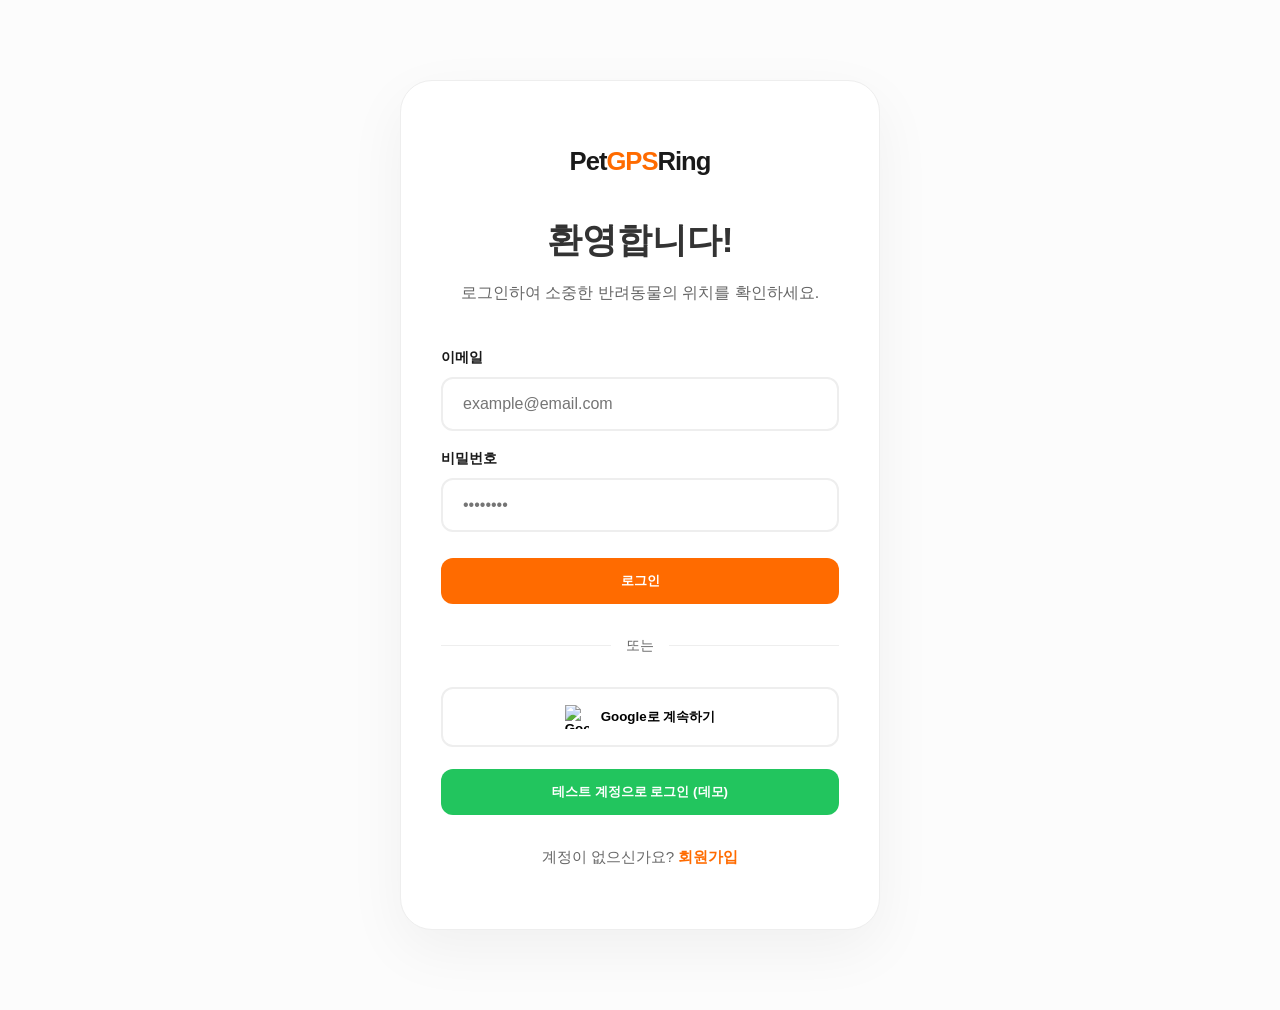
==== dashboard.html @ 000236fb "Initial commit: Pet GPS Ring service with Supabase Auth" ====
<!DOCTYPE html>
<html lang="ko">
<head>
    <meta charset="UTF-8">
    <meta name="viewport" content="width=device-width, initial-scale=1.0">
    <title>대시보드 | Pet GPS Ring</title>
    <link rel="stylesheet" href="https://cdn.jsdelivr.net/gh/orioncactus/pretendard/dist/web/static/pretendard.css">
    <link rel="stylesheet" href="index.css">
</head>
<body>
    <script src="https://cdn.jsdelivr.net/npm/@supabase/supabase-js@2"></script>
    <script src="supabase-config.js"></script>

    <header class="dashboard-header">
        <nav class="container user-nav">
            <a href="index.html" class="logo">Pet<span>GPS</span>Ring</a>
            <div class="nav-user-info">
                <div class="user-avatar" id="user-avatar-text">테</div>
                <span id="user-name">로딩 중...</span>
                <a href="#" class="btn-logout" onclick="logout()">로그아웃</a>
            </div>
        </nav>
    </header>

    <main class="container" style="padding: 60px 0;">
        <div class="section-title" style="text-align: left; margin-bottom: 40px;">
            <h2 style="font-size: 2.2rem;">반려동물 실시간 위치</h2>
            <p>현재 연결된 기기의 상태를 확인하세요.</p>
        </div>

        <div id="pets-container">
            <!-- 로딩 상태 표시 -->
            <div style="text-align: center; padding: 40px;">데이터를 불러오는 중...</div>
        </div>

        <section id="features" class="container" style="padding: 80px 0 0 0;">
            <div class="feature-grid" style="grid-template-columns: repeat(2, 1fr);">
                <div class="feature-card">
                    <div class="icon">⏱️</div>
                    <h3>활동 로그</h3>
                    <p>지난 24시간 동안의 이동 경로를 타임라인으로 확인하세요.</p>
                </div>
                <div class="feature-card">
                    <div class="icon">🔔</div>
                    <h3>알림 설정</h3>
                    <p>이동 알림, 배터리 부족 알림 등을 개별적으로 설정합니다.</p>
                </div>
            </div>
        </section>
    </main>

    <script>
        async function checkAuth() {
            if (!window.supabaseClient) {
                handleMockAuth();
                return;
            }

            try {
                const { data: { session } } = await window.supabaseClient.auth.getSession();
                if (!session) {
                    handleMockAuth();
                } else {
                    const user = session.user;
                    if (!user.user_metadata.onboarding_completed) {
                        window.location.href = 'onboarding.html';
                        return;
                    }
                    document.getElementById('user-name').textContent = user.user_metadata.nickname || user.user_metadata.full_name || user.email;
                    document.getElementById('user-avatar-text').textContent = (user.user_metadata.nickname || user.user_metadata.full_name || user.email).substring(0, 1);
                    fetchPets(user.id);
                }
            } catch (e) {
                console.error('Auth verification failed:', e);
                handleMockAuth();
            }
        }

        function handleMockAuth() {
            const mockUser = localStorage.getItem('pet_gps_user');
            if (!mockUser) {
                alert('로그인이 필요한 페이지입니다.');
                window.location.href = 'login.html';
            } else {
                const user = JSON.parse(mockUser);
                document.getElementById('user-name').textContent = user.name;
                document.getElementById('user-avatar-text').textContent = user.name.substring(0, 1);
                renderMockPet();
            }
        }

        async function fetchPets(userId) {
            const { data: pets, error } = await window.supabaseClient
                .from('pets')
                .select('*')
                .eq('owner_id', userId);

            if (error) {
                console.error('Error fetching pets:', error);
                document.getElementById('pets-container').innerHTML = '<p>데이터를 불러오는 중 오류가 발생했습니다.</p>';
                return;
            }

            if (!pets || pets.length === 0) {
                document.getElementById('pets-container').innerHTML = `
                    <div style="text-align: center; padding: 60px; background: white; border-radius: 30px; border: 1px dashed var(--border);">
                        <p style="margin-bottom: 20px;">등록된 반려동물이 없습니다.</p>
                        <button class="btn-primary" onclick="alert('기기 등록 기능 준비 중')">+ 기기 추가하기</button>
                    </div>
                `;
            } else {
                renderPets(pets);
            }
        }

        function renderPets(pets) {
            const container = document.getElementById('pets-container');
            container.innerHTML = pets.map(pet => `
                <div class="hero" style="padding: 0; background: white; border-radius: 30px; border: 1px solid var(--border); overflow: hidden; margin-bottom: 30px;">
                    <div class="hero-image" style="flex: 2; border-radius: 0;">
                        <img src="hero.png" alt="Map View" style="border-radius: 0; box-shadow: none;">
                        <div class="status-card" style="bottom: 20px; left: 20px;">
                            <div class="status-info">
                                <strong>${pet.name}</strong> <span class="tag-online">${pet.status}</span>
                                <p>위치: L: ${pet.latitude}, G: ${pet.longitude}</p>
                            </div>
                        </div>
                    </div>
                    <div class="hero-content" style="padding: 40px; flex: 1;">
                        <h3 style="margin-bottom: 20px;">기기 설정</h3>
                        <div class="benefit-list" style="margin: 0 0 30px 0; max-width: none;">
                            <div class="benefit-item">🔋 배터리 잔량: <strong>${pet.battery_level}%</strong></div>
                            <div class="benefit-item">📡 신호 강도: <strong>${pet.signal_strength}</strong></div>
                            <div class="benefit-item">🏠 상태: <strong>${pet.status === 'online' ? '정상 연결' : '연결 끊김'}</strong></div>
                        </div>
                        <button class="btn-primary" style="width: 100%;">안전 구역 설정 수정</button>
                    </div>
                </div>
            `).join('');
        }

        function renderMockPet() {
            renderPets([{
                name: '초코 (테스트)',
                status: 'online',
                latitude: 37.51,
                longitude: 127.05,
                battery_level: 85,
                signal_strength: '상당히 좋음'
            }]);
        }

        async function logout() {
            if (window.supabaseClient) {
                await window.supabaseClient.auth.signOut();
            }
            localStorage.removeItem('pet_gps_user');
            window.location.href = 'index.html';
        }

        checkAuth();
    </script>
</body>
</html>
---- index.css ----
:root {
    --primary: #FF6B00;
    --primary-light: #FF8533;
    --primary-dark: #E66000;
    --secondary: #22C55E;
    --background: #FFFBF7;
    --dark: #1A1A1A;
    --text: #333333;
    --text-muted: #666666;
    --border: #EEEEEE;
    --white: #FFFFFF;
}

* {
    margin: 0;
    padding: 0;
    box-sizing: border-box;
}

html {
    scroll-behavior: smooth;
    scroll-padding-top: 90px;
}

.logo {
    text-decoration: none;
    display: inline-block;
}

body {
    font-family: 'Pretendard', sans-serif;
    background-color: var(--background);
    color: var(--text);
    line-height: 1.6;
}

.container {
    max-width: 1200px;
    margin: 0 auto;
    padding: 0 40px;
}

header {
    height: 90px;
    display: flex;
    align-items: center;
    background-color: var(--white);
    border-bottom: 1px solid var(--border);
    position: sticky;
    top: 0;
    z-index: 100;
}

nav {
    display: flex;
    justify-content: space-between;
    align-items: center;
    width: 100%;
}

.logo {
    font-size: 1.6rem;
    font-weight: 800;
    color: var(--dark);
    letter-spacing: -1px;
}

.logo span {
    color: var(--primary);
}

.nav-links {
    list-style: none;
    display: flex;
    gap: 40px;
    align-items: center;
}

.nav-links a {
    text-decoration: none;
    color: var(--text-muted);
    font-weight: 600;
    transition: color 0.3s;
}

.nav-links a:hover {
    color: var(--primary);
}

.btn-primary {
    background-color: var(--primary);
    color: var(--white) !important;
    padding: 14px 28px;
    border-radius: 12px;
    font-weight: 700;
    border: none;
    cursor: pointer;
    transition: all 0.3s;
    text-decoration: none;
}

.btn-primary:hover {
    background-color: var(--primary-dark);
    box-shadow: 0 8px 16px rgba(255, 107, 0, 0.2);
    transform: translateY(-2px);
}

/* Hero Section */
.hero {
    padding: 100px 20px;
    display: flex;
    align-items: center;
    gap: 80px;
}

.hero-content {
    flex: 1;
}

.badge {
    background-color: #FFF0E6;
    color: var(--primary);
    padding: 8px 16px;
    border-radius: 50px;
    font-weight: 700;
    font-size: 0.85rem;
    display: inline-block;
    margin-bottom: 30px;
}

.hero h1 {
    font-size: 3.8rem;
    font-weight: 800;
    line-height: 1.2;
    margin-bottom: 24px;
    color: var(--dark);
}

.accent {
    color: var(--primary);
}

.hero p {
    font-size: 1.25rem;
    color: var(--text-muted);
    margin-bottom: 40px;
}

.signup-form {
    display: flex;
    gap: 12px;
    margin-bottom: 30px;
}

.signup-form input {
    flex: 1;
    padding: 18px 24px;
    border-radius: 12px;
    border: 2px solid var(--border);
    font-size: 1rem;
    outline: none;
    transition: border-color 0.3s;
}

.signup-form input:focus {
    border-color: var(--primary);
}

.trust-tags {
    display: flex;
    gap: 20px;
    font-weight: 600;
    font-size: 0.9rem;
    color: var(--secondary);
}

.hero-image {
    flex: 1;
    position: relative;
}

.hero-image img {
    width: 100%;
    border-radius: 30px;
    box-shadow: 0 20px 40px rgba(0,0,0,0.1);
}

.status-card {
    position: absolute;
    bottom: -30px;
    left: -30px;
    background: var(--white);
    padding: 20px 30px;
    border-radius: 20px;
    box-shadow: 0 15px 30px rgba(0,0,0,0.1);
    display: flex;
    align-items: center;
    gap: 15px;
    border: 1px solid var(--border);
}

.tag-online {
    background: var(--secondary);
    color: white;
    padding: 2px 8px;
    border-radius: 4px;
    font-size: 0.7rem;
    font-weight: 700;
    margin-left: 5px;
}

/* Features */
.features {
    padding: 100px 0;
}

.section-title {
    text-align: center;
    margin-bottom: 80px;
}

.section-title h2 {
    font-size: 2.8rem;
    font-weight: 800;
    margin-bottom: 20px;
}

.feature-grid {
    display: grid;
    grid-template-columns: repeat(3, 1fr);
    gap: 40px;
}

.feature-card {
    padding: 50px 40px;
    background: var(--white);
    border-radius: 24px;
    border: 1px solid var(--border);
    transition: transform 0.3s, border-color 0.3s;
}

.feature-card:hover {
    transform: translateY(-10px);
    border-color: var(--primary-light);
}

.feature-card .icon {
    font-size: 3rem;
    margin-bottom: 30px;
}

.feature-card h3 {
    font-size: 1.5rem;
    margin-bottom: 20px;
}

.feature-card p {
    color: var(--text-muted);
}

/* Offer Section */
.offer-section {
    padding: 120px 0;
}

.offer-card {
    background: #FFFAF5;
    border: 3px solid var(--primary);
    border-radius: 40px;
    padding: 80px 40px;
    text-align: center;
    position: relative;
    overflow: hidden;
}

.offer-badge {
    background: var(--primary);
    color: white;
    padding: 8px 24px;
    border-radius: 50px;
    font-weight: 800;
    font-size: 0.95rem;
    position: absolute;
    top: 40px;
    left: 50%;
    transform: translateX(-50%);
}

.offer-card h2 {
    font-size: 3.5rem;
    font-weight: 900;
    margin-top: 20px;
    margin-bottom: 24px;
    color: var(--dark);
}

.offer-card p {
    font-size: 1.4rem;
    margin-bottom: 40px;
}

.benefit-list {
    display: flex;
    flex-direction: column;
    gap: 15px;
    max-width: 400px;
    margin: 0 auto 50px;
    text-align: left;
}

.benefit-item {
    font-size: 1.2rem;
    font-weight: 500;
}

.signup-box {
    display: flex;
    gap: 15px;
    max-width: 600px;
    margin: 0 auto 24px;
}

.signup-box input {
    flex: 1;
    padding: 20px 30px;
    border-radius: 15px;
    border: 1px solid #DDD;
    font-size: 1.1rem;
}

.btn-dark {
    background: var(--dark);
    color: white;
    padding: 20px 40px;
    border-radius: 15px;
    font-weight: 800;
    font-size: 1.1rem;
    border: none;
    cursor: pointer;
    transition: 0.3s;
}

.btn-dark:hover {
    background: #000;
    transform: scale(1.05);
}

.timer {
    font-weight: 700;
    color: var(--primary);
}

footer {
    padding: 80px 0;
    border-top: 1px solid var(--border);
    text-align: center;
}

footer .logo {
    margin-bottom: 20px;
}

/* Auth Pages */
.auth-container {
    max-width: 480px;
    margin: 80px auto;
    padding: 60px 40px;
    background: var(--white);
    border-radius: 32px;
    box-shadow: 0 20px 60px rgba(0,0,0,0.05);
    border: 1px solid var(--border);
    text-align: center;
}

.auth-container h1 {
    font-size: 2.2rem;
    font-weight: 800;
    margin-bottom: 12px;
}

.auth-container p {
    color: var(--text-muted);
    margin-bottom: 40px;
}

.auth-form {
    display: flex;
    flex-direction: column;
    gap: 16px;
    text-align: left;
}

.input-group {
    display: flex;
    flex-direction: column;
    gap: 8px;
}

.input-group label {
    font-weight: 700;
    font-size: 0.9rem;
    color: var(--dark);
}

.input-group input {
    padding: 16px 20px;
    border-radius: 12px;
    border: 2px solid var(--border);
    font-size: 1rem;
    outline: none;
    transition: all 0.3s;
}

.input-group input:focus {
    border-color: var(--primary);
}

.auth-divider {
    display: flex;
    align-items: center;
    gap: 15px;
    margin: 30px 0;
    color: var(--text-muted);
    font-size: 0.9rem;
}

.auth-divider::before,
.auth-divider::after {
    content: "";
    flex: 1;
    height: 1px;
    background: var(--border);
}

.social-auth {
    display: flex;
    flex-direction: column;
    gap: 12px;
}

.btn-social {
    display: flex;
    align-items: center;
    justify-content: center;
    gap: 12px;
    padding: 16px;
    border-radius: 12px;
    border: 2px solid var(--border);
    background: var(--white);
    font-weight: 700;
    cursor: pointer;
    transition: all 0.3s;
}

.btn-social:hover {
    background: #F9F9F9;
    border-color: #DDD;
}

.btn-social img {
    width: 24px;
    height: 24px;
}

.btn-test {
    background: var(--secondary);
    color: white;
    margin-top: 10px;
}

.btn-test:hover {
    background: #1DA34D;
    transform: translateY(-2px);
}

.auth-footer {
    margin-top: 30px;
    font-size: 0.95rem;
    color: var(--text-muted);
}

.auth-footer a {
    color: var(--primary);
    text-decoration: none;
    font-weight: 700;
}

/* Dashboard Styles */
.dashboard-header {
    background: var(--white);
    padding: 40px 0;
    border-bottom: 1px solid var(--border);
}

.user-nav {
    display: flex;
    justify-content: space-between;
    align-items: center;
}

.nav-user-info {
    display: flex;
    align-items: center;
    gap: 12px;
}

.user-avatar {
    width: 40px;
    height: 40px;
    background: var(--primary);
    color: white;
    border-radius: 50%;
    display: flex;
    align-items: center;
    justify-content: center;
    font-weight: 800;
}

.btn-logout {
    font-size: 0.9rem;
    color: var(--text-muted);
    text-decoration: none;
    font-weight: 600;
}

.btn-logout:hover {
    color: var(--primary);
}

@media (max-width: 968px) {
    .container { padding: 0 20px; }
    .hero { flex-direction: column; padding: 60px 20px; gap: 40px; text-align: center; }
    .hero h1 { font-size: 2.8rem; }
    .hero p { margin: 0 auto 40px; }
    .feature-grid { grid-template-columns: 1fr; }
    .signup-form { flex-direction: column; }
    .signup-form input, .signup-form button { width: 100%; }
    .signup-box { flex-direction: column; }
    .signup-box input, .signup-box button { width: 100%; }
    .hero-image { order: -1; width: 100%; }
    .trust-tags { justify-content: center; }
    .status-card { left: 50%; transform: translateX(-50%); bottom: -20px; white-space: nowrap; }
    .auth-container { margin: 40px 20px; padding: 40px 20px; }
}
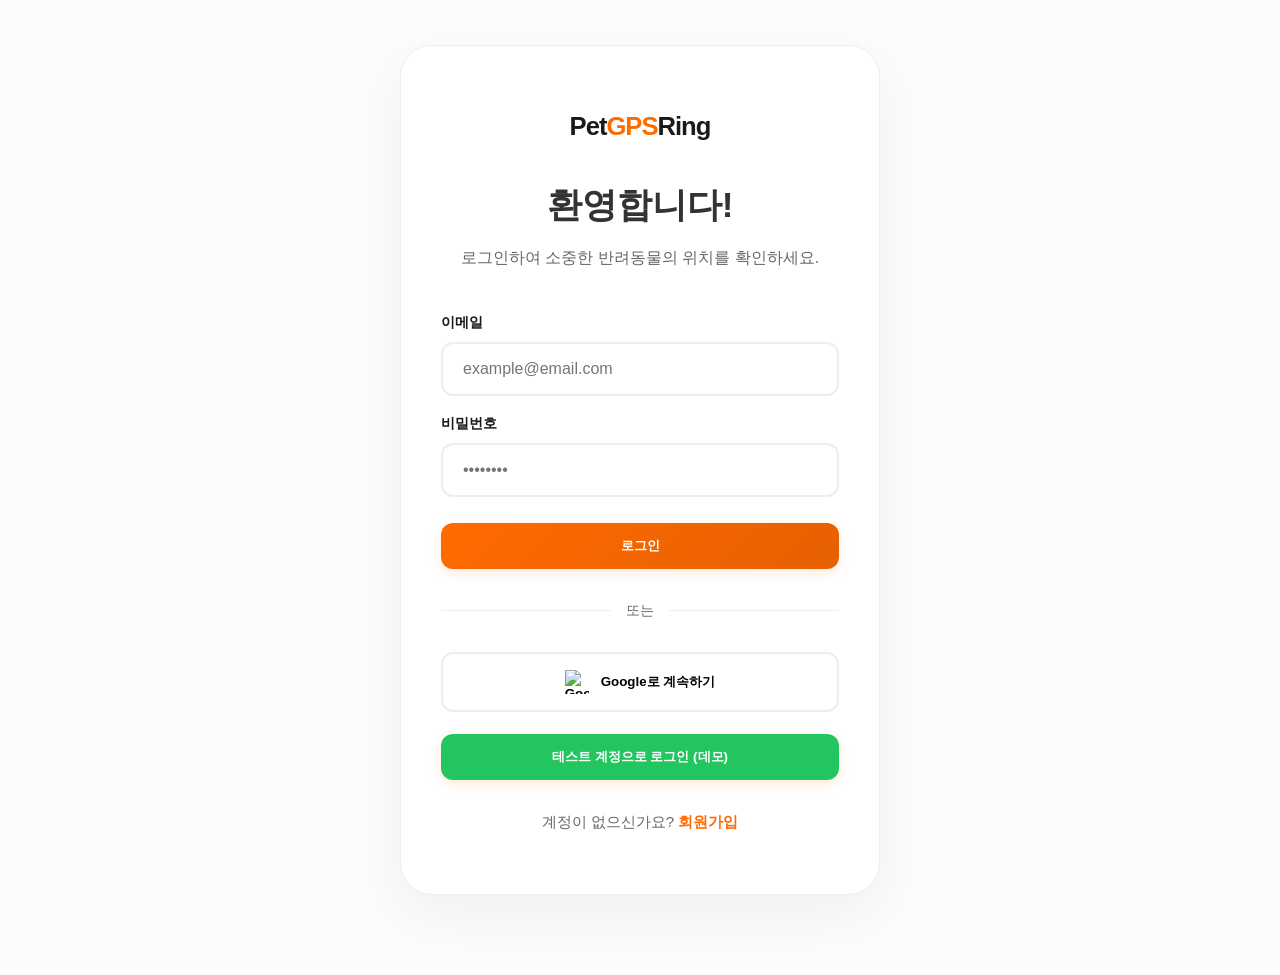
==== commit 9245ed6d: "Hyper-optimization: SEO, relative paths, and animations" ====
--- a/dashboard.html
+++ b/dashboard.html
@@ -9,11 +9,11 @@
 </head>
 <body>
     <script src="https://cdn.jsdelivr.net/npm/@supabase/supabase-js@2"></script>
-    <script src="supabase-config.js"></script>
+    <script src="./supabase-config.js"></script>
 
     <header class="dashboard-header">
         <nav class="container user-nav">
-            <a href="index.html" class="logo">Pet<span>GPS</span>Ring</a>
+            <a href="./index.html" class="logo">Pet<span>GPS</span>Ring</a>
             <div class="nav-user-info">
                 <div class="user-avatar" id="user-avatar-text">테</div>
                 <span id="user-name">로딩 중...</span>
@@ -63,7 +63,7 @@
                 } else {
                     const user = session.user;
                     if (!user.user_metadata.onboarding_completed) {
-                        window.location.href = 'onboarding.html';
+                        window.location.href = './onboarding.html';
                         return;
                     }
                     document.getElementById('user-name').textContent = user.user_metadata.nickname || user.user_metadata.full_name || user.email;
@@ -118,7 +118,7 @@
             container.innerHTML = pets.map(pet => `
                 <div class="hero" style="padding: 0; background: white; border-radius: 30px; border: 1px solid var(--border); overflow: hidden; margin-bottom: 30px;">
                     <div class="hero-image" style="flex: 2; border-radius: 0;">
-                        <img src="hero.png" alt="Map View" style="border-radius: 0; box-shadow: none;">
+                        <img src="./hero.png" alt="Map View" style="border-radius: 0; box-shadow: none;">
                         <div class="status-card" style="bottom: 20px; left: 20px;">
                             <div class="status-info">
                                 <strong>${pet.name}</strong> <span class="tag-online">${pet.status}</span>
--- a/index.css
+++ b/index.css
@@ -88,21 +88,22 @@
 }
 
 .btn-primary {
-    background-color: var(--primary);
+    background: linear-gradient(135deg, var(--primary) 0%, var(--primary-dark) 100%);
     color: var(--white) !important;
     padding: 14px 28px;
     border-radius: 12px;
     font-weight: 700;
     border: none;
     cursor: pointer;
-    transition: all 0.3s;
+    transition: all 0.4s cubic-bezier(0.175, 0.885, 0.32, 1.275);
     text-decoration: none;
+    box-shadow: 0 4px 12px rgba(255, 107, 0, 0.15);
 }
 
 .btn-primary:hover {
-    background-color: var(--primary-dark);
-    box-shadow: 0 8px 16px rgba(255, 107, 0, 0.2);
-    transform: translateY(-2px);
+    background: linear-gradient(135deg, var(--primary-light) 0%, var(--primary) 100%);
+    box-shadow: 0 10px 20px rgba(255, 107, 0, 0.25);
+    transform: translateY(-3px) scale(1.02);
 }
 
 /* Hero Section */
@@ -134,6 +135,7 @@
     line-height: 1.2;
     margin-bottom: 24px;
     color: var(--dark);
+    animation: fadeIn 1s ease-out 0.2s both;
 }
 
 .accent {
@@ -144,6 +146,23 @@
     font-size: 1.25rem;
     color: var(--text-muted);
     margin-bottom: 40px;
+    animation: fadeIn 1s ease-out 0.4s both;
+}
+
+@keyframes fadeIn {
+    from { opacity: 0; transform: translateY(20px); }
+    to { opacity: 1; transform: translateY(0); }
+}
+
+.reveal-on-scroll {
+    opacity: 0;
+    transform: translateY(30px);
+    transition: all 0.8s cubic-bezier(0.2, 0.8, 0.2, 1);
+}
+
+.reveal-on-scroll.active {
+    opacity: 1;
+    transform: translateY(0);
 }
 
 .signup-form {
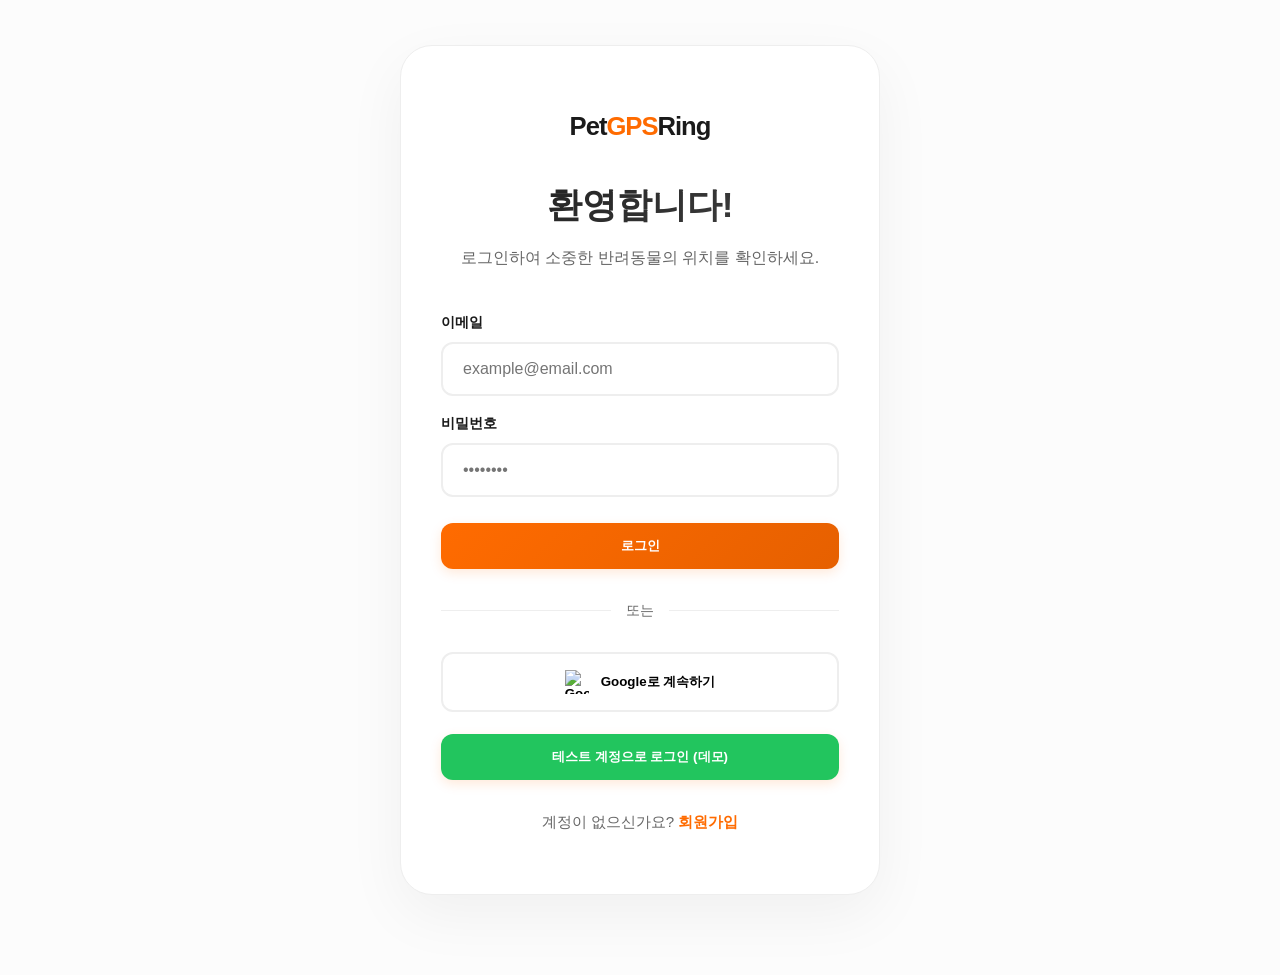
==== commit c42a7388: "Hyper-optimization: Google OAuth fix and premium UI polish across all pages" ====
--- a/dashboard.html
+++ b/dashboard.html
@@ -11,20 +11,24 @@
     <script src="https://cdn.jsdelivr.net/npm/@supabase/supabase-js@2"></script>
     <script src="./supabase-config.js"></script>
 
-    <header class="dashboard-header">
+    <header class="dashboard-header" style="box-shadow: 0 4px 20px rgba(0,0,0,0.03);">
         <nav class="container user-nav">
-            <a href="./index.html" class="logo">Pet<span>GPS</span>Ring</a>
+            <a href="./index.html" class="logo" style="transition: transform 0.3s;" onmouseover="this.style.transform='scale(1.05)'" onmouseout="this.style.transform='scale(1)'">Pet<span>GPS</span>Ring</a>
             <div class="nav-user-info">
+                <style>
+                    .user-avatar { transition: all 0.3s cubic-bezier(0.175, 0.885, 0.32, 1.275); }
+                    .user-avatar:hover { transform: scale(1.1) rotate(5deg); box-shadow: 0 5px 15px rgba(255,107,0,0.3); }
+                </style>
                 <div class="user-avatar" id="user-avatar-text">테</div>
-                <span id="user-name">로딩 중...</span>
-                <a href="#" class="btn-logout" onclick="logout()">로그아웃</a>
+                <span id="user-name" style="font-weight: 700;">로딩 중...</span>
+                <a href="#" class="btn-logout" onclick="logout()" style="padding: 8px 16px; border-radius: 8px; background: #f5f5f5; transition: all 0.3s;">로그아웃</a>
             </div>
         </nav>
     </header>
 
     <main class="container" style="padding: 60px 0;">
-        <div class="section-title" style="text-align: left; margin-bottom: 40px;">
-            <h2 style="font-size: 2.2rem;">반려동물 실시간 위치</h2>
+        <div class="section-title reveal-on-scroll active" style="text-align: left; margin-bottom: 40px; animation: fadeIn 0.8s ease-out;">
+            <h2 style="font-size: 2.2rem; background: linear-gradient(135deg, var(--dark) 0%, #444 100%); -webkit-background-clip: text; -webkit-text-fill-color: transparent;">반려동물 실시간 위치</h2>
             <p>현재 연결된 기기의 상태를 확인하세요.</p>
         </div>
 
